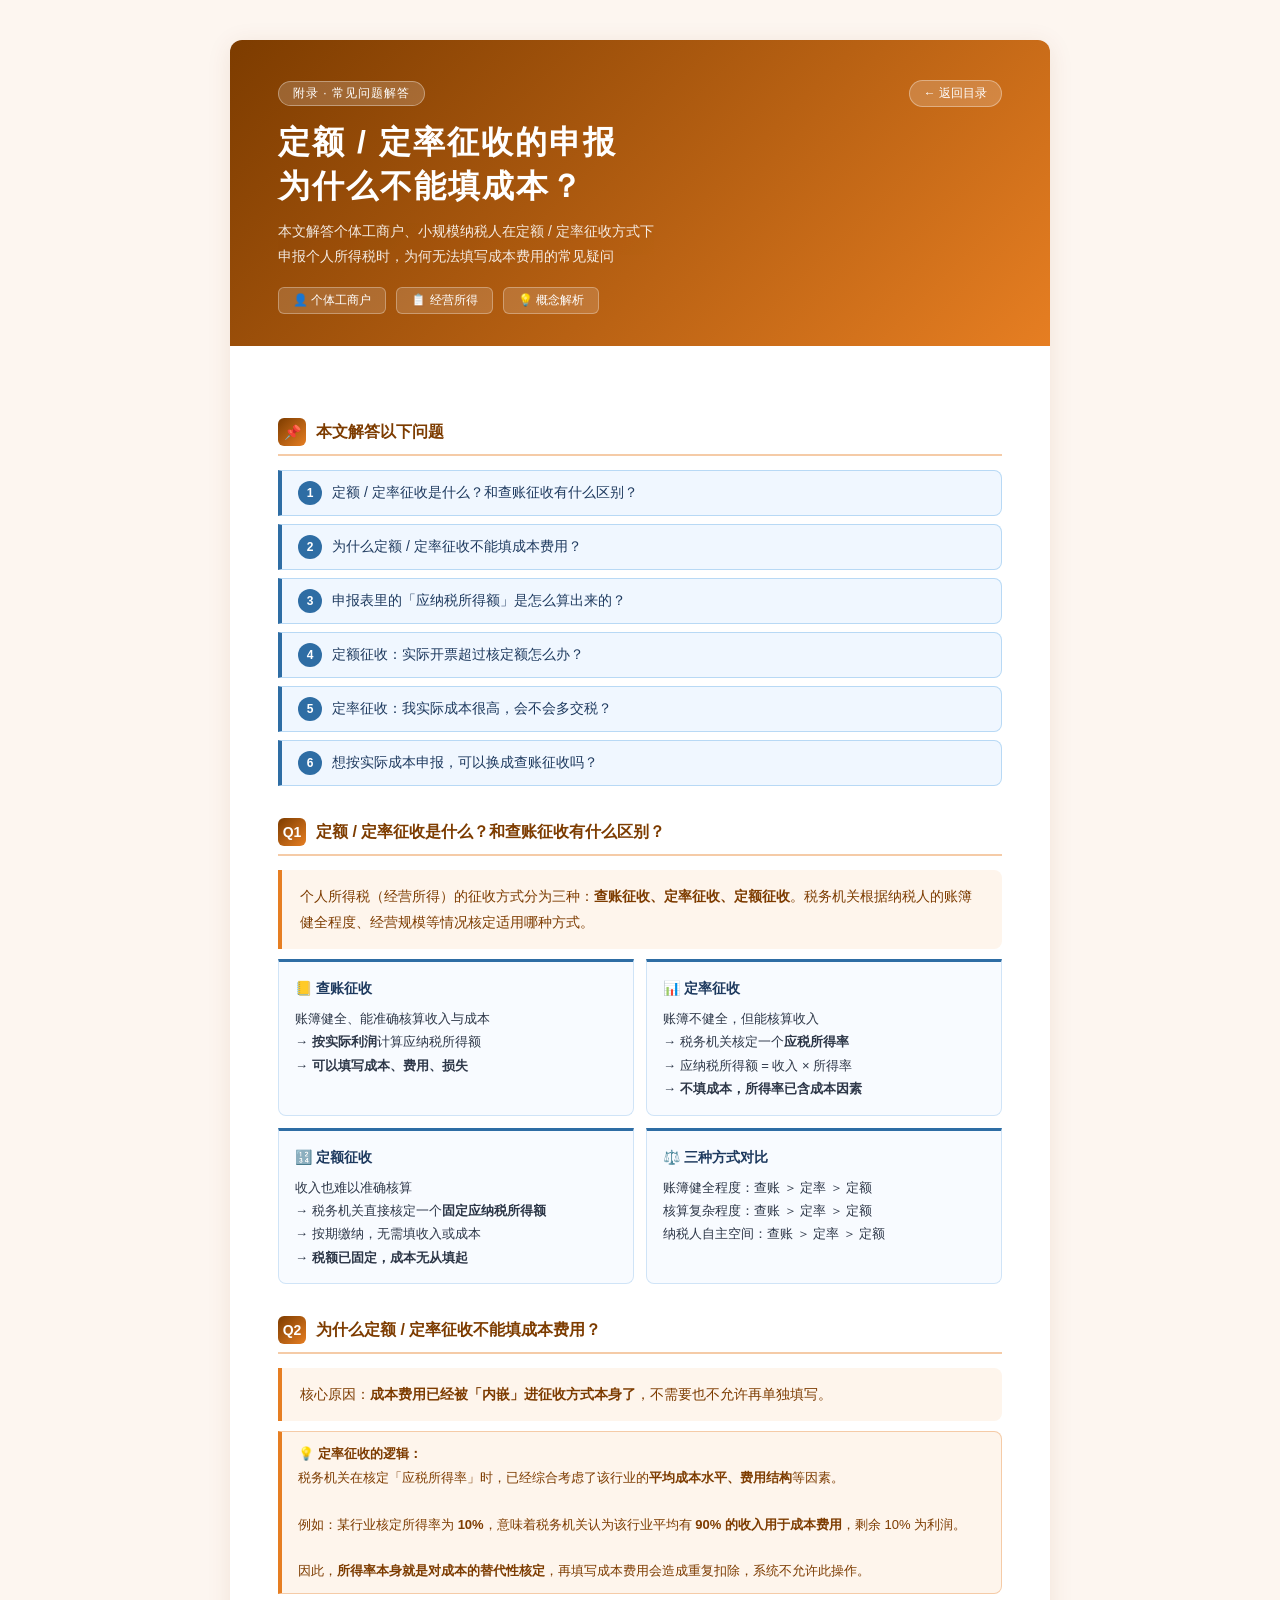
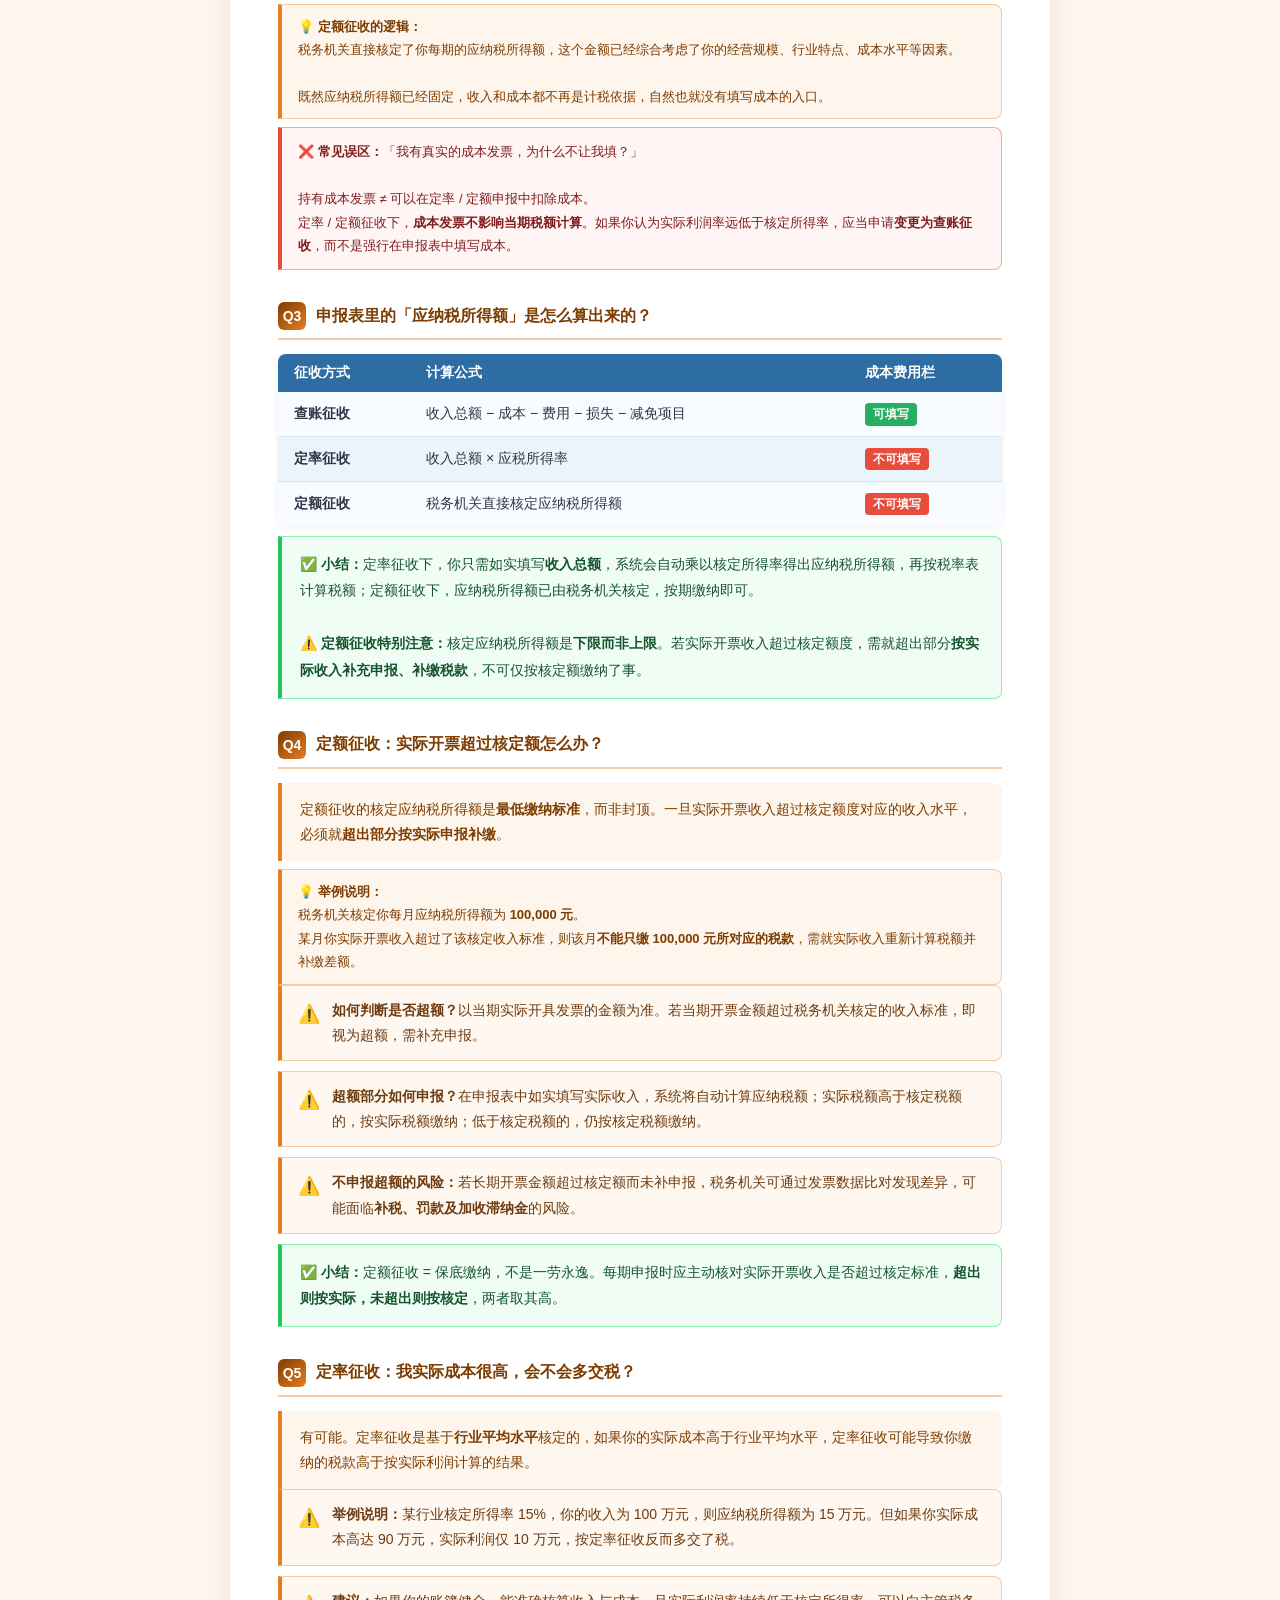
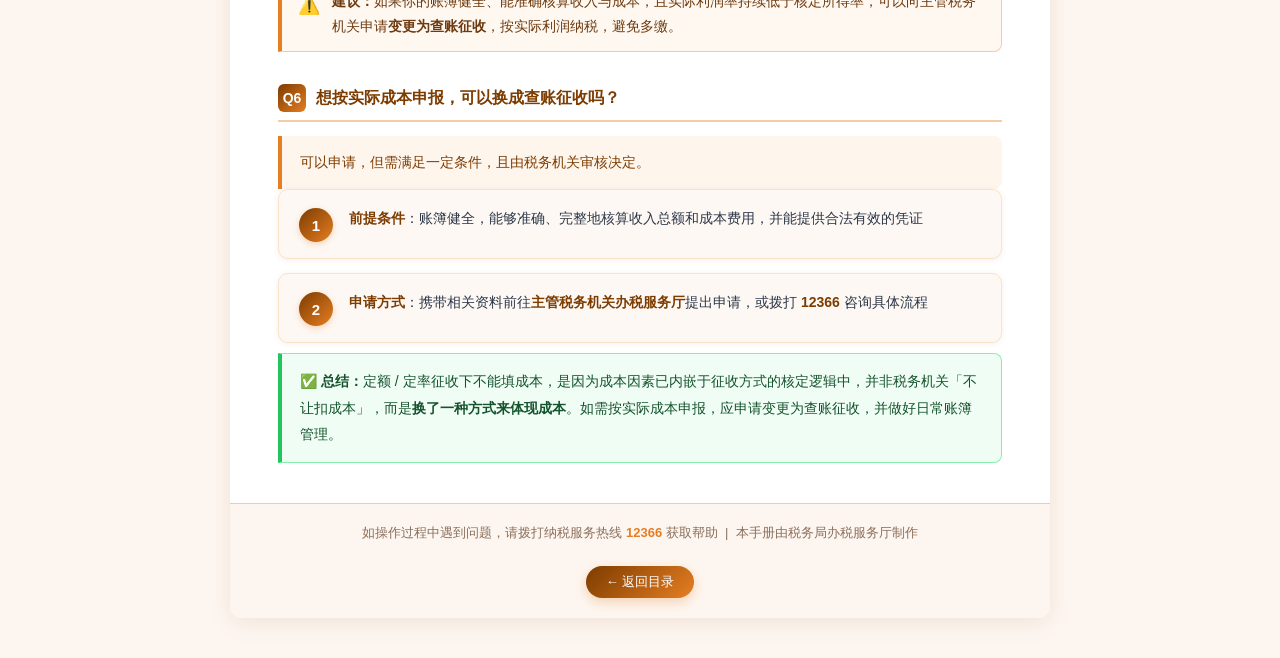
==== appendix/faq-fixed-rate.html @ 7106aeb9 "Add files via upload" ====
<!DOCTYPE html>
<html lang="zh-CN">
<head>
  <meta charset="UTF-8" />
  <meta name="viewport" content="width=device-width, initial-scale=1.0"/>
  <title>定额／定率征收的申报为什么不能填成本？· 常见问题</title>

  <link rel="stylesheet" href="../assets/style.css" />

  <style>
    /* ── 本页专属：问题锚点卡片 ── */
    .faq-anchor-list {
      display: flex; flex-direction: column; gap: 8px;
      margin-bottom: 4px;
    }
    .faq-anchor-item {
      display: flex; gap: 10px; align-items: center;
      background: #f0f7ff;
      border: 1px solid #b8d9f5;
      border-left: 4px solid #2e6da4;
      border-radius: 0 8px 8px 0;
      padding: 10px 16px;
      font-size: 14px; color: #1e3a5f;
      text-decoration: none;
      transition: background 0.15s;
    }
    .faq-anchor-item:hover { background: #dceefb; }
    .faq-anchor-num {
      background: #2e6da4; color: #fff;
      border-radius: 50%; width: 24px; height: 24px;
      font-size: 12px; font-weight: 700;
      display: flex; align-items: center; justify-content: center;
      flex-shrink: 0;
    }

    /* ── 本页专属：对比表格 ── */
    .compare-table {
      width: 100%;
      border-collapse: collapse;
      font-size: 14px;
      border-radius: 8px;
      overflow: hidden;
      box-shadow: 0 1px 6px rgba(0,0,0,0.07);
      margin-top: 10px;
    }
    .compare-table th {
      background: #2e6da4;
      color: #fff; padding: 10px 16px;
      text-align: left; font-weight: 600;
    }
    .compare-table td {
      padding: 10px 16px;
      border-bottom: 1px solid #d0e4f7;
      background: #f8fbff; color: #2d3748;
      line-height: 1.7;
    }
    .compare-table tr:last-child td { border-bottom: none; }
    .compare-table tr:nth-child(even) td { background: #eaf4fb; }
    .compare-table .tag-yes {
      display: inline-block;
      background: #27ae60; color: #fff;
      border-radius: 4px; padding: 1px 8px;
      font-size: 12px; font-weight: 700;
    }
    .compare-table .tag-no {
      display: inline-block;
      background: #e74c3c; color: #fff;
      border-radius: 4px; padding: 1px 8px;
      font-size: 12px; font-weight: 700;
    }

    /* ── 本页专属：核心概念卡片 ── */
    .concept-grid {
      display: grid;
      grid-template-columns: 1fr 1fr;
      gap: 12px;
      margin-top: 10px;
    }
    @media (max-width: 600px) {
      .concept-grid { grid-template-columns: 1fr; }
    }
    .concept-card {
      background: #f8fbff;
      border: 1px solid #d0e4f7;
      border-top: 3px solid #2e6da4;
      border-radius: 0 0 8px 8px;
      padding: 14px 16px;
      font-size: 13px; color: #2d3748; line-height: 1.8;
    }
    .concept-card .concept-title {
      font-size: 14px; font-weight: 700;
      color: #1e3a5f; margin-bottom: 6px;
    }

    /* ── 本页专属：结论高亮框 ── */
    .conclusion-box {
      background: #f0fdf4;
      border: 1px solid #86efac;
      border-left: 4px solid #22c55e;
      border-radius: 0 8px 8px 0;
      padding: 14px 18px;
      font-size: 14px; color: #14532d;
      line-height: 1.9; margin-top: 10px;
    }

    /* ── 本页专属：错误示范框 ── */
    .error-box {
      background: #fff5f5;
      border: 1px solid #fca5a5;
      border-left: 4px solid #e74c3c;
      border-radius: 0 8px 8px 0;
      padding: 12px 16px;
      font-size: 13px; color: #7f1d1d;
      line-height: 1.8; margin-top: 8px;
    }
  </style>
</head>
<body>
<div class="page">

  <!-- ══ 页头 ══ -->
  <div class="header">
    <div class="header-top">
      <div class="tag">附录 · 常见问题解答</div>
      <a href="../index.html" class="btn-back">← 返回目录</a>
    </div>
    <h1>定额 / 定率征收的申报<br>为什么不能填成本？</h1>
    <p>本文解答个体工商户、小规模纳税人在定额 / 定率征收方式下<br>
       申报个人所得税时，为何无法填写成本费用的常见疑问</p>
    <div class="badges">
      <span class="badge">👤 个体工商户</span>
      <span class="badge">📋 经营所得</span>
      <span class="badge">💡 概念解析</span>
    </div>
  </div>

  <!-- ══ 正文 ══ -->
  <div class="body">

    <!-- 快速导航 -->
    <div class="section-title">
      <div class="icon">📌</div>本文解答以下问题
    </div>
    <div class="faq-anchor-list">
      <a class="faq-anchor-item" href="#q1">
        <span class="faq-anchor-num">1</span>
        定额 / 定率征收是什么？和查账征收有什么区别？
      </a>
      <a class="faq-anchor-item" href="#q2">
        <span class="faq-anchor-num">2</span>
        为什么定额 / 定率征收不能填成本费用？
      </a>
      <a class="faq-anchor-item" href="#q3">
        <span class="faq-anchor-num">3</span>
        申报表里的「应纳税所得额」是怎么算出来的？
      </a>
      <a class="faq-anchor-item" href="#q4">
        <span class="faq-anchor-num">4</span>
        定额征收：实际开票超过核定额怎么办？
      </a>
      <a class="faq-anchor-item" href="#q5">
        <span class="faq-anchor-num">5</span>
        定率征收：我实际成本很高，会不会多交税？
      </a>
      <a class="faq-anchor-item" href="#q6">
        <span class="faq-anchor-num">6</span>
        想按实际成本申报，可以换成查账征收吗？
      </a>
    </div>

    <!-- Q1 -->
    <div class="section-title" id="q1">
      <div class="icon">Q1</div>定额 / 定率征收是什么？和查账征收有什么区别？
    </div>

    <div class="info-box">
      个人所得税（经营所得）的征收方式分为三种：<strong>查账征收、定率征收、定额征收</strong>。税务机关根据纳税人的账簿健全程度、经营规模等情况核定适用哪种方式。
    </div>

    <div class="concept-grid">
      <div class="concept-card">
        <div class="concept-title">📒 查账征收</div>
        账簿健全、能准确核算收入与成本<br>
        → <strong>按实际利润</strong>计算应纳税所得额<br>
        → <strong>可以填写成本、费用、损失</strong>
      </div>
      <div class="concept-card">
        <div class="concept-title">📊 定率征收</div>
        账簿不健全，但能核算收入<br>
        → 税务机关核定一个<strong>应税所得率</strong><br>
        → 应纳税所得额 = 收入 × 所得率<br>
        → <strong>不填成本，所得率已含成本因素</strong>
      </div>
      <div class="concept-card">
        <div class="concept-title">🔢 定额征收</div>
        收入也难以准确核算<br>
        → 税务机关直接核定一个<strong>固定应纳税所得额</strong><br>
        → 按期缴纳，无需填收入或成本<br>
        → <strong>税额已固定，成本无从填起</strong>
      </div>
      <div class="concept-card">
        <div class="concept-title">⚖️ 三种方式对比</div>
        账簿健全程度：查账 ＞ 定率 ＞ 定额<br>
        核算复杂程度：查账 ＞ 定率 ＞ 定额<br>
        纳税人自主空间：查账 ＞ 定率 ＞ 定额
      </div>
    </div>

    <!-- Q2 -->
    <div class="section-title" id="q2">
      <div class="icon">Q2</div>为什么定额 / 定率征收不能填成本费用？
    </div>

    <div class="info-box">
      核心原因：<strong>成本费用已经被「内嵌」进征收方式本身了</strong>，不需要也不允许再单独填写。
    </div>

    <div class="tip-box" style="margin-top:10px;">
      💡 <strong>定率征收的逻辑：</strong><br>
      税务机关在核定「应税所得率」时，已经综合考虑了该行业的<strong>平均成本水平、费用结构</strong>等因素。<br><br>
      例如：某行业核定所得率为 <strong>10%</strong>，意味着税务机关认为该行业平均有 <strong>90% 的收入用于成本费用</strong>，剩余 10% 为利润。<br><br>
      因此，<strong>所得率本身就是对成本的替代性核定</strong>，再填写成本费用会造成重复扣除，系统不允许此操作。
    </div>

    <div class="tip-box" style="margin-top:10px;">
      💡 <strong>定额征收的逻辑：</strong><br>
      税务机关直接核定了你每期的应纳税所得额，这个金额已经综合考虑了你的经营规模、行业特点、成本水平等因素。<br><br>
      既然应纳税所得额已经固定，收入和成本都不再是计税依据，自然也就没有填写成本的入口。
    </div>

    <div class="error-box">
      ❌ <strong>常见误区：</strong>「我有真实的成本发票，为什么不让我填？」<br><br>
      持有成本发票 ≠ 可以在定率 / 定额申报中扣除成本。<br>
      定率 / 定额征收下，<strong>成本发票不影响当期税额计算</strong>。如果你认为实际利润率远低于核定所得率，应当申请<strong>变更为查账征收</strong>，而不是强行在申报表中填写成本。
    </div>

    <!-- Q3 -->
    <div class="section-title" id="q3">
      <div class="icon">Q3</div>申报表里的「应纳税所得额」是怎么算出来的？
    </div>

    <table class="compare-table">
      <thead>
        <tr>
          <th>征收方式</th>
          <th>计算公式</th>
          <th>成本费用栏</th>
        </tr>
      </thead>
      <tbody>
        <tr>
          <td><strong>查账征收</strong></td>
          <td>收入总额 − 成本 − 费用 − 损失 − 减免项目</td>
          <td><span class="tag-yes">可填写</span></td>
        </tr>
        <tr>
          <td><strong>定率征收</strong></td>
          <td>收入总额 × 应税所得率</td>
          <td><span class="tag-no">不可填写</span></td>
        </tr>
        <tr>
          <td><strong>定额征收</strong></td>
          <td>税务机关直接核定应纳税所得额</td>
          <td><span class="tag-no">不可填写</span></td>
        </tr>
      </tbody>
    </table>

    <div class="conclusion-box">
      ✅ <strong>小结：</strong>定率征收下，你只需如实填写<strong>收入总额</strong>，系统会自动乘以核定所得率得出应纳税所得额，再按税率表计算税额；定额征收下，应纳税所得额已由税务机关核定，按期缴纳即可。<br><br>
      ⚠️ <strong>定额征收特别注意：</strong>核定应纳税所得额是<strong>下限而非上限</strong>。若实际开票收入超过核定额度，需就超出部分<strong>按实际收入补充申报、补缴税款</strong>，不可仅按核定额缴纳了事。
    </div>

    <!-- Q4 -->
    <div class="section-title" id="q4">
      <div class="icon">Q4</div>定额征收：实际开票超过核定额怎么办？
    </div>

    <div class="info-box">
      定额征收的核定应纳税所得额是<strong>最低缴纳标准</strong>，而非封顶。一旦实际开票收入超过核定额度对应的收入水平，必须就<strong>超出部分按实际申报补缴</strong>。
    </div>

    <div class="tip-box">
      💡 <strong>举例说明：</strong><br>
      税务机关核定你每月应纳税所得额为 <strong>100,000 元</strong>。<br>
      某月你实际开票收入超过了该核定收入标准，则该月<strong>不能只缴 100,000 元所对应的税款</strong>，需就实际收入重新计算税额并补缴差额。
    </div>

    <div class="warn-list">
      <div class="warn-item">
        <span class="warn-icon">⚠️</span>
        <span><strong>如何判断是否超额？</strong>以当期实际开具发票的金额为准。若当期开票金额超过税务机关核定的收入标准，即视为超额，需补充申报。</span>
      </div>
      <div class="warn-item">
        <span class="warn-icon">⚠️</span>
        <span><strong>超额部分如何申报？</strong>在申报表中如实填写实际收入，系统将自动计算应纳税额；实际税额高于核定税额的，按实际税额缴纳；低于核定税额的，仍按核定税额缴纳。</span>
      </div>
      <div class="warn-item">
        <span class="warn-icon">⚠️</span>
        <span><strong>不申报超额的风险：</strong>若长期开票金额超过核定额而未补申报，税务机关可通过发票数据比对发现差异，可能面临<strong>补税、罚款及加收滞纳金</strong>的风险。</span>
      </div>
    </div>

    <div class="conclusion-box">
      ✅ <strong>小结：</strong>定额征收 = 保底缴纳，不是一劳永逸。每期申报时应主动核对实际开票收入是否超过核定标准，<strong>超出则按实际，未超出则按核定</strong>，两者取其高。
    </div>

    <!-- Q5 -->
    <div class="section-title" id="q5">
      <div class="icon">Q5</div>定率征收：我实际成本很高，会不会多交税？
    </div>

    <div class="info-box">
      有可能。定率征收是基于<strong>行业平均水平</strong>核定的，如果你的实际成本高于行业平均水平，定率征收可能导致你缴纳的税款高于按实际利润计算的结果。
    </div>

    <div class="warn-list">
      <div class="warn-item">
        <span class="warn-icon">⚠️</span>
        <span><strong>举例说明：</strong>某行业核定所得率 15%，你的收入为 100 万元，则应纳税所得额为 15 万元。但如果你实际成本高达 90 万元，实际利润仅 10 万元，按定率征收反而多交了税。</span>
      </div>
      <div class="warn-item">
        <span class="warn-icon">⚠️</span>
        <span><strong>建议：</strong>如果你的账簿健全、能准确核算收入与成本，且实际利润率持续低于核定所得率，可以向主管税务机关申请<strong>变更为查账征收</strong>，按实际利润纳税，避免多缴。</span>
      </div>
    </div>

    <!-- Q6 -->
    <div class="section-title" id="q6">
      <div class="icon">Q6</div>想按实际成本申报，可以换成查账征收吗？
    </div>

    <div class="info-box">
      可以申请，但需满足一定条件，且由税务机关审核决定。
    </div>

    <div class="steps">
      <div class="step-card">
        <div class="step-num">1</div>
        <div class="step-content">
          <div class="step-text"><strong>前提条件</strong>：账簿健全，能够准确、完整地核算收入总额和成本费用，并能提供合法有效的凭证</div>
        </div>
      </div>
      <div class="step-card">
        <div class="step-num">2</div>
        <div class="step-content">
          <div class="step-text"><strong>申请方式</strong>：携带相关资料前往<strong>主管税务机关办税服务厅</strong>提出申请，或拨打 <strong>12366</strong> 咨询具体流程</div>
        </div>
      </div>
    </div>

    <div class="conclusion-box">
      ✅ <strong>总结：</strong>定额 / 定率征收下不能填成本，是因为成本因素已内嵌于征收方式的核定逻辑中，并非税务机关「不让扣成本」，而是<strong>换了一种方式来体现成本</strong>。如需按实际成本申报，应申请变更为查账征收，并做好日常账簿管理。
    </div>

  </div><!-- /body -->

  <!-- ══ 页脚 ══ -->
  <div class="footer">
    如操作过程中遇到问题，请拨打纳税服务热线 <strong>12366</strong> 获取帮助 &nbsp;|&nbsp; 本手册由税务局办税服务厅制作
    <div style="margin-top:12px;">
      <a href="../index.html" class="btn-footer-back">← 返回目录</a>
    </div>
  </div>

</div>
</body>
</html>
---- assets/style.css ----
/* ============================================
   自然人 / 个体户操作手册 · 统一样式表
   适用于所有章节 HTML 页面
   主题色：暖橙系 #7d3c00 / #e67e22
   ============================================ */

/* ---------- CSS 变量 ---------- */
:root {
  --primary-dark:   #7d3c00;
  --primary-light:  #e67e22;
  --gradient:       linear-gradient(135deg, #7d3c00 0%, #e67e22 100%);
  --bg-body:        #fdf6f0;
  --bg-page:        #ffffff;
  --bg-info:        #fef5ec;
  --bg-step:        #fdf8f4;
  --bg-path:        #fef9f5;
  --border:         #f5cba7;
  --border-light:   #fae3c8;
  --text-main:      #2d3748;
  --text-title:     #7d3c00;
  --text-secondary: #8b6f5c;
  --text-muted:     #a08060;
  --shadow-sm:      0 1px 6px rgba(125, 60, 0, 0.08);
  --shadow-md:      0 4px 24px rgba(125, 60, 0, 0.10);
}

/* ---------- 基础重置 ---------- */
* { box-sizing: border-box; margin: 0; padding: 0; }

body {
  font-family: "微软雅黑", "Microsoft YaHei", "PingFang SC", sans-serif;
  background: var(--bg-body);
  color: var(--text-main);
  padding: 40px 20px;
  overflow-x: hidden;
}

/* ---------- 页面容器 ---------- */
.page {
  max-width: 820px;
  margin: 0 auto;
  background: var(--bg-page);
  border-radius: 12px;
  box-shadow: var(--shadow-md);
  overflow: hidden;
}

/* ---------- 页头 ---------- */
.header {
  background: var(--gradient);
  padding: 40px 48px 32px;
  color: #fff;
}

.header-top {
  display: flex;
  justify-content: space-between;
  align-items: center;
  margin-bottom: 14px;
}

.header .tag {
  display: inline-block;
  background: rgba(255, 255, 255, 0.18);
  border: 1px solid rgba(255, 255, 255, 0.35);
  border-radius: 20px;
  font-size: 12px;
  padding: 3px 14px;
  letter-spacing: 1px;
}

.header h1 {
  font-size: 32px;
  font-weight: 700;
  letter-spacing: 2px;
  margin-bottom: 10px;
}

.header p {
  font-size: 14px;
  opacity: 0.88;
  line-height: 1.8;
}

.header .badges {
  margin-top: 18px;
  display: flex;
  gap: 10px;
  flex-wrap: wrap;
}

.badge {
  background: rgba(255, 255, 255, 0.15);
  border: 1px solid rgba(255, 255, 255, 0.30);
  border-radius: 6px;
  padding: 4px 14px;
  font-size: 12px;
  color: #fff;
}

/* 返回目录按钮 */
.btn-back {
  display: inline-flex;
  align-items: center;
  gap: 6px;
  background: rgba(255, 255, 255, 0.18);
  border: 1px solid rgba(255, 255, 255, 0.35);
  color: #fff;
  text-decoration: none;
  font-size: 12px;
  padding: 4px 14px;
  border-radius: 20px;
  white-space: nowrap;
  transition: background 0.2s;
}
.btn-back:hover { background: rgba(255, 255, 255, 0.30); }

/* ---------- 正文区域 ---------- */
.body { padding: 40px 48px; }

/* ---------- 章节标题 ---------- */
.section-title {
  display: flex;
  align-items: center;
  gap: 10px;
  font-size: 16px;
  font-weight: 700;
  color: var(--text-title);
  margin: 32px 0 14px;
  padding-bottom: 8px;
  border-bottom: 2px solid var(--border);
}

.section-title .icon {
  width: 28px;
  height: 28px;
  background: var(--gradient);
  border-radius: 6px;
  display: flex;
  align-items: center;
  justify-content: center;
  color: #fff;
  font-size: 14px;
  flex-shrink: 0;
}

/* ---------- 信息框 ---------- */
.info-box {
  background: var(--bg-info);
  border-left: 4px solid var(--primary-light);
  border-radius: 0 8px 8px 0;
  padding: 14px 18px;
  font-size: 14px;
  color: var(--text-title);
  line-height: 1.8;
}

/* ---------- 路径导航框 ---------- */
.path-box {
  background: var(--bg-path);
  border: 1px solid var(--border);
  border-radius: 8px;
  padding: 14px 20px;
  font-size: 14px;
  color: var(--text-title);
  font-weight: 600;
  display: flex;
  align-items: center;
  flex-wrap: wrap;
  gap: 6px;
  line-height: 2;
  margin-bottom: 8px;
}

.path-box .path-label {
  color: var(--text-title);
  font-size: 12px;
  flex-shrink: 0;
}

.path-box .arrow {
  color: var(--primary-light);
  font-size: 16px;
}

.path-box .node {
  background: var(--gradient);
  color: #fff;
  border-radius: 5px;
  padding: 2px 10px;
  font-size: 13px;
}

/* ---------- 表格：申报周期 ---------- */
.period-table {
  width: 100%;
  border-collapse: collapse;
  font-size: 14px;
  border-radius: 8px;
  overflow: hidden;
  box-shadow: var(--shadow-sm);
}

.period-table th {
  background: var(--gradient);
  color: #fff;
  padding: 10px 16px;
  text-align: left;
  font-weight: 600;
}

.period-table td {
  padding: 10px 16px;
  border-bottom: 1px solid var(--border-light);
  color: var(--text-main);
  background: #fdf8f4;
}

.period-table tr:last-child td { border-bottom: none; }
.period-table tr:nth-child(even) td { background: var(--bg-info); }

.highlight { color: var(--primary-light); font-weight: 700; }

/* ---------- 公式框 ---------- */
.formula-box {
  background: var(--bg-path);
  border: 1.5px solid var(--border);
  border-left: 4px solid var(--primary-light);
  border-radius: 0 8px 8px 0;
  padding: 14px 20px;
  font-size: 14px;
  color: var(--text-title);
  line-height: 2;
  margin-bottom: 10px;
}

.formula-box .formula-title {
  font-weight: 700;
  margin-bottom: 6px;
  color: var(--text-title);
}

.formula-box .formula-content {
  background: #fff;
  border: 1px solid var(--border);
  border-radius: 6px;
  padding: 10px 14px;
  font-size: 13px;
  color: var(--text-main);
  line-height: 1.9;
}

/* ---------- 表格：分档减缴 ---------- */
.tier-table {
  width: 100%;
  border-collapse: collapse;
  font-size: 14px;
  border-radius: 8px;
  overflow: hidden;
  box-shadow: var(--shadow-sm);
  margin-top: 10px;
}

.tier-table th {
  background: var(--gradient);
  color: #fff;
  padding: 10px 16px;
  text-align: left;
  font-weight: 600;
}

.tier-table td {
  padding: 10px 16px;
  border-bottom: 1px solid var(--border-light);
  background: #fdf8f4;
  color: var(--text-main);
  line-height: 1.8;
}

.tier-table tr:last-child td { border-bottom: none; }
.tier-table tr:nth-child(even) td { background: var(--bg-info); }

/* ---------- 步骤卡片 ---------- */
.steps { display: flex; flex-direction: column; gap: 14px; }

.step-card {
  display: flex;
  gap: 16px;
  background: var(--bg-step);
  border: 1px solid var(--border-light);
  border-radius: 10px;
  padding: 16px 20px;
  box-shadow: var(--shadow-sm);
  transition: box-shadow 0.2s;
}

.step-card:hover {
  box-shadow: 0 4px 16px rgba(230, 126, 34, 0.12);
}

.step-num {
  width: 34px;
  height: 34px;
  background: var(--gradient);
  border-radius: 50%;
  color: #fff;
  font-size: 15px;
  font-weight: 700;
  display: flex;
  align-items: center;
  justify-content: center;
  flex-shrink: 0;
  margin-top: 2px;
  box-shadow: 0 2px 6px rgba(230, 126, 34, 0.30);
}

.step-content { flex: 1; min-width: 0; }

.step-text {
  font-size: 14px;
  color: var(--text-main);
  line-height: 1.8;
  margin-bottom: 8px;
}

.step-text strong { color: var(--text-title); }

/* ---------- 截图占位框 ---------- */
.step-screenshot {
  background: #fef0e0;
  border: 1.5px dashed #e6a96a;
  border-radius: 6px;
  padding: 10px 14px;
  font-size: 12px;
  color: var(--text-secondary);
  font-style: italic;
  margin-bottom: 8px;
}

.step-screenshot img {
  width: 100%;
  border-radius: 6px;
  display: block;
}

/* ---------- 步骤截图图片 ---------- */
.step-img {
  display: block;
  width: 100%;
  max-width: 100%;
  height: auto;
  border: 1px solid var(--border);
  border-radius: 8px;
  margin-top: 10px;
  margin-bottom: 4px;
  box-shadow: 0 2px 8px rgba(125, 60, 0, 0.08);
}

/* ---------- 子步骤块 ---------- */
.sub-step {
  background: var(--bg-info);
  border: 1px solid var(--border);
  border-radius: 8px;
  padding: 12px 16px;
  margin: 8px 0;
  font-size: 14px;
  color: var(--text-main);
  line-height: 1.8;
}

.sub-step-title {
  font-weight: 700;
  color: var(--text-title);
  margin-bottom: 6px;
}

/* ---------- 提示框 ---------- */
.tip-box {
  background: var(--bg-info);
  border: 1px solid var(--border);
  border-left: 4px solid var(--primary-light);
  border-radius: 0 8px 8px 0;
  padding: 10px 16px;
  font-size: 13px;
  color: var(--text-title);
  margin-top: 8px;
  line-height: 1.8;
}

/* ---------- 承诺确认框 ---------- */
.promise-row {
  display: flex;
  flex-wrap: wrap;
  gap: 10px;
  margin: 10px 0 6px;
}

.promise-char {
  width: 44px;
  height: 44px;
  background: var(--gradient);
  border-radius: 8px;
  color: #fff;
  font-size: 20px;
  font-weight: 700;
  display: flex;
  align-items: center;
  justify-content: center;
  box-shadow: 0 2px 6px rgba(230, 126, 34, 0.30);
}

.promise-arrow {
  display: flex;
  align-items: center;
  color: var(--primary-light);
  font-size: 18px;
  font-weight: 700;
}

/* ---------- 警告列表 ---------- */
.warn-list { display: flex; flex-direction: column; gap: 10px; }

.warn-item {
  display: flex;
  gap: 12px;
  background: #fff8f0;
  border: 1px solid #f5cba7;
  border-left: 4px solid #e67e22;
  border-radius: 0 8px 8px 0;
  padding: 12px 16px;
  font-size: 14px;
  color: #6e3a0f;
  line-height: 1.8;
}

.warn-icon { font-size: 18px; flex-shrink: 0; }

/* ---------- FAQ ---------- */
.faq-list { display: flex; flex-direction: column; gap: 14px; }

.faq-item {
  border: 1px solid var(--border);
  border-radius: 10px;
  overflow: hidden;
  box-shadow: var(--shadow-sm);
}

.faq-q {
  background: var(--bg-info);
  padding: 12px 18px;
  font-size: 14px;
  font-weight: 700;
  color: var(--text-title);
  display: flex;
  gap: 10px;
  align-items: flex-start;
}

.q-tag {
  background: var(--gradient);
  color: #fff;
  border-radius: 4px;
  padding: 1px 8px;
  font-size: 12px;
  flex-shrink: 0;
  margin-top: 1px;
}

.faq-a {
  background: #fff;
  padding: 12px 18px;
  font-size: 14px;
  color: #4a5568;
  line-height: 1.9;
  display: flex;
  gap: 10px;
  align-items: flex-start;
}

.faq-a span:last-child { flex: 1; line-height: 1.9; }

.a-tag {
  background: var(--primary-light);
  color: #fff;
  border-radius: 4px;
  padding: 1px 8px;
  font-size: 12px;
  flex-shrink: 0;
  margin-top: 1px;
}

/* ---------- 页脚 ---------- */
.footer {
  background: var(--bg-body);
  border-top: 1px solid var(--border);
  padding: 20px 48px;
  text-align: center;
  font-size: 13px;
  color: var(--text-secondary);
}

.footer strong { color: var(--primary-light); }

.btn-footer-back {
  display: inline-flex;
  align-items: center;
  gap: 6px;
  background: var(--gradient);
  color: #fff;
  text-decoration: none;
  font-size: 13px;
  padding: 7px 20px;
  border-radius: 20px;
  margin-top: 12px;
  box-shadow: 0 4px 12px rgba(230, 126, 34, 0.30);
  transition: opacity 0.2s, transform 0.2s;
}
.btn-footer-back:hover {
  opacity: 0.9;
  transform: translateY(-1px);
}

/* ---------- 打印优化 ---------- */
@media print {
  * {
    -webkit-print-color-adjust: exact !important;
    print-color-adjust: exact !important;
    color-adjust: exact !important;
  }
  body { background: #fff !important; padding: 0 !important; }
  .page {
    box-shadow: none !important;
    border-radius: 0 !important;
    max-width: 100% !important;
  }
}
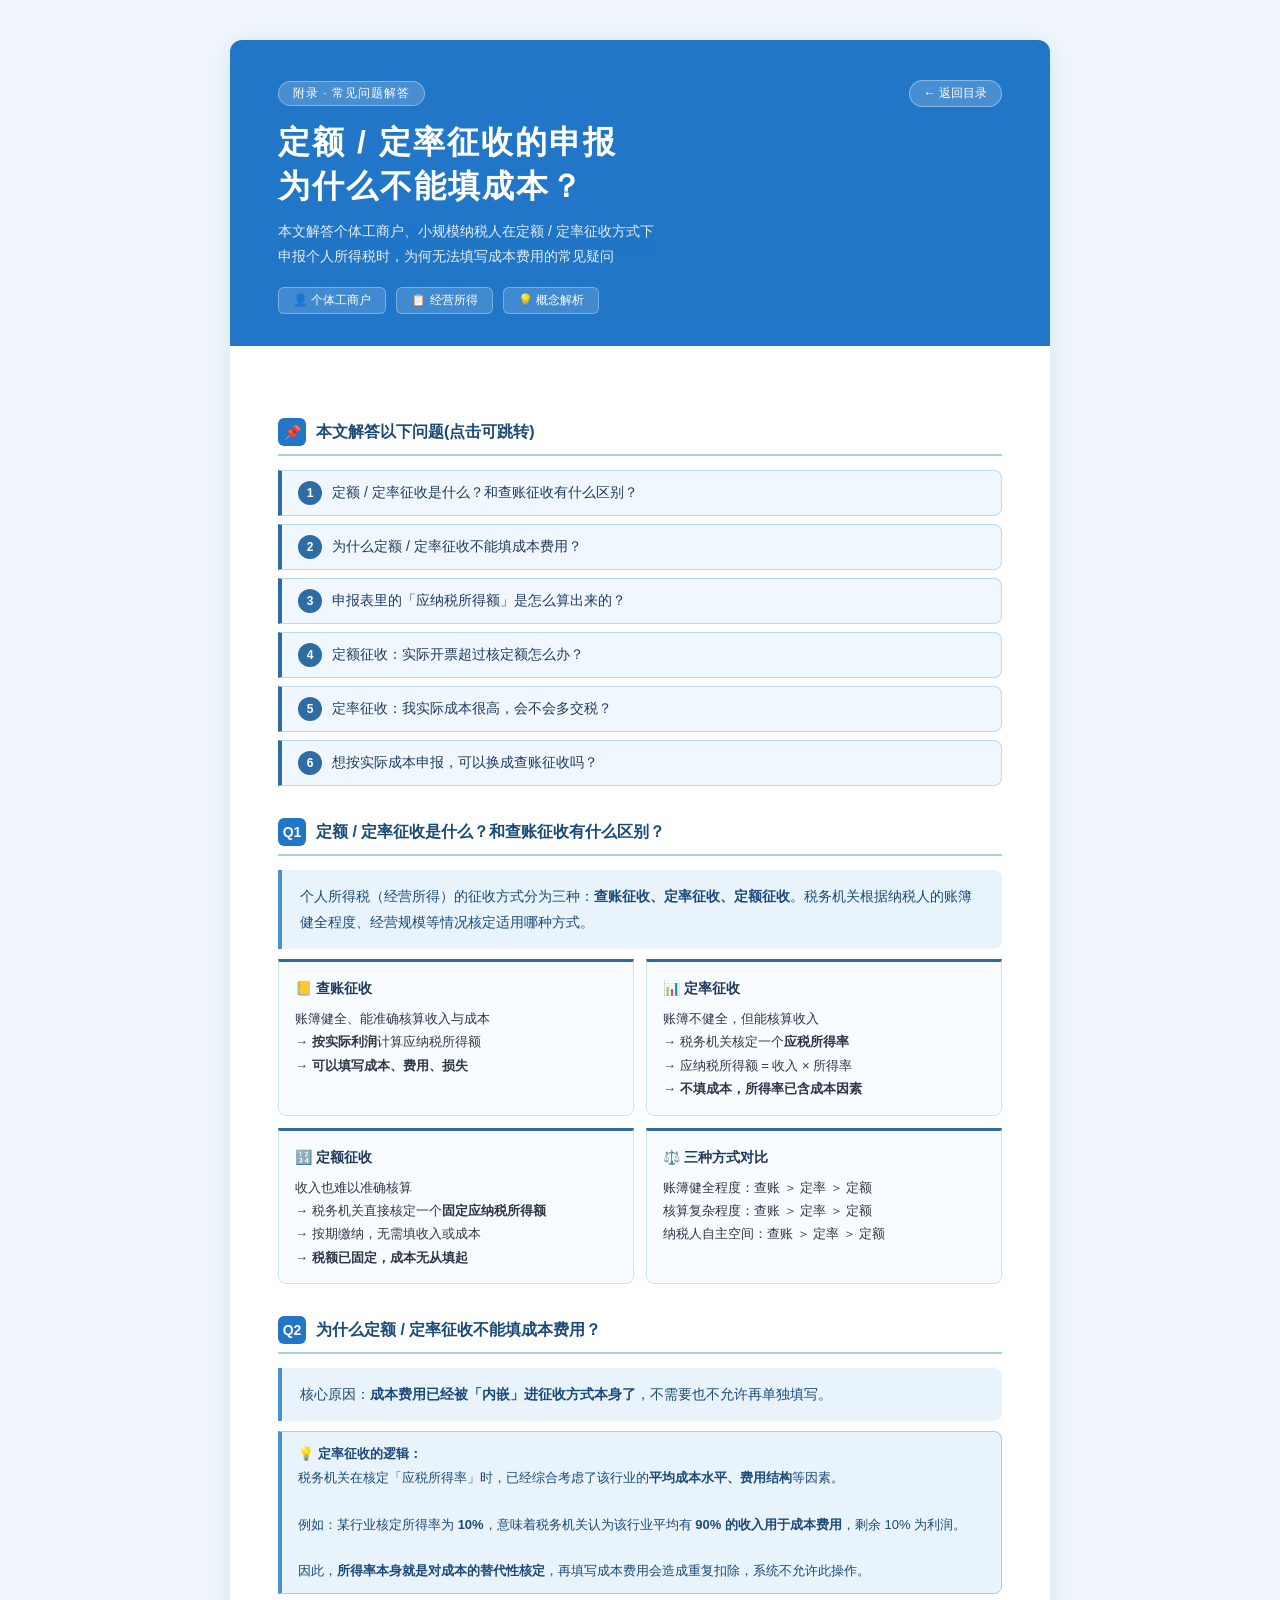
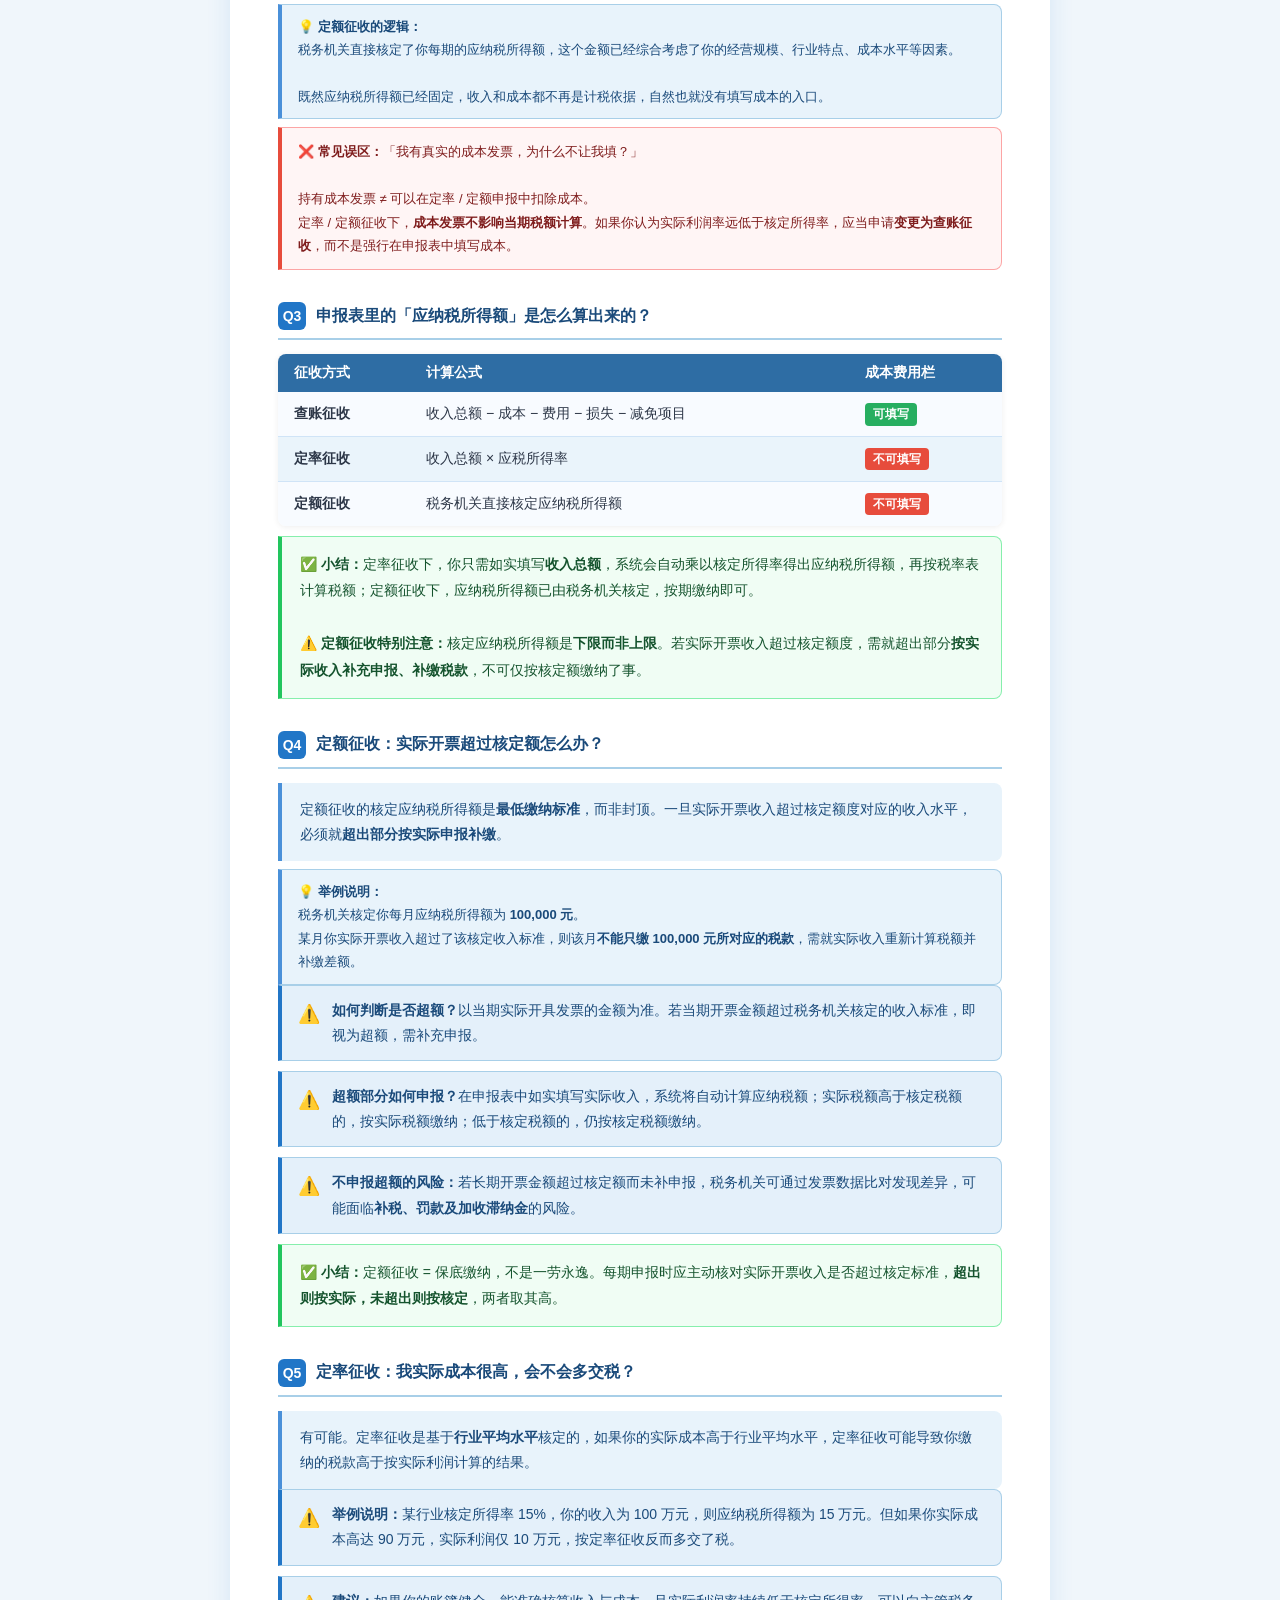
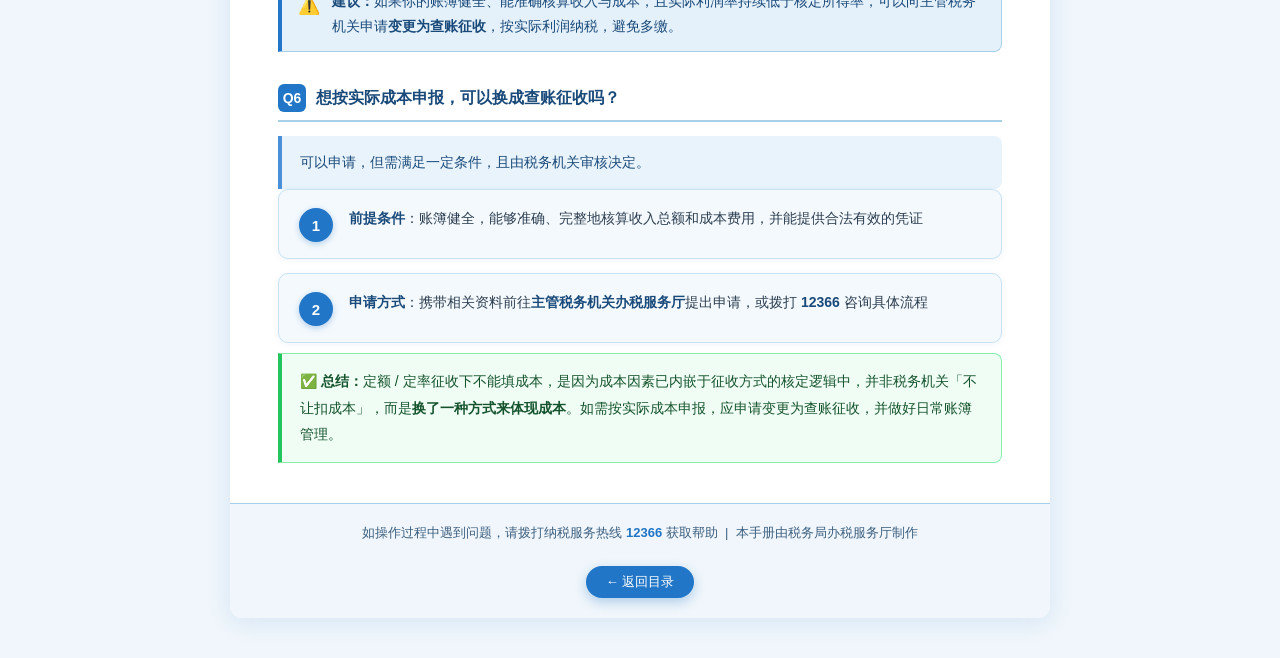
==== commit 9afcced1: "Add files via upload" ====
--- a/appendix/faq-fixed-rate.html
+++ b/appendix/faq-fixed-rate.html
@@ -139,7 +139,7 @@
 
     <!-- 快速导航 -->
     <div class="section-title">
-      <div class="icon">📌</div>本文解答以下问题
+      <div class="icon">📌</div>本文解答以下问题(点击可跳转)
     </div>
     <div class="faq-anchor-list">
       <a class="faq-anchor-item" href="#q1">
--- a/assets/style.css
+++ b/assets/style.css
@@ -1,27 +1,27 @@
 /* ============================================
    自然人 / 个体户操作手册 · 统一样式表
-   适用于所有章节 HTML 页面
-   主题色：暖橙系 #7d3c00 / #e67e22
+   主题色：天蓝系（自然和谐版）
+   主色：#2176c7 / #4a90d9
    ============================================ */
 
 /* ---------- CSS 变量 ---------- */
 :root {
-  --primary-dark:   #7d3c00;
-  --primary-light:  #e67e22;
-  --gradient:       linear-gradient(135deg, #7d3c00 0%, #e67e22 100%);
-  --bg-body:        #fdf6f0;
+  --primary-dark:   #2176c7;
+  --primary-light:  #4a90d9;
+  --gradient:       linear-gradient(135deg, #4a90d9 0%, #2176c7 100%);
+  --bg-body:        #f0f6fb;
   --bg-page:        #ffffff;
-  --bg-info:        #fef5ec;
-  --bg-step:        #fdf8f4;
-  --bg-path:        #fef9f5;
-  --border:         #f5cba7;
-  --border-light:   #fae3c8;
-  --text-main:      #2d3748;
-  --text-title:     #7d3c00;
-  --text-secondary: #8b6f5c;
-  --text-muted:     #a08060;
-  --shadow-sm:      0 1px 6px rgba(125, 60, 0, 0.08);
-  --shadow-md:      0 4px 24px rgba(125, 60, 0, 0.10);
+  --bg-info:        #e8f3fb;
+  --bg-step:        #f4f9fd;
+  --bg-path:        #edf5fb;
+  --border:         #a8cfe8;
+  --border-light:   #c8e2f2;
+  --text-main:      #2c3e50;
+  --text-title:     #1a4a7a;
+  --text-secondary: #3d6080;
+  --text-muted:     #7aaac8;
+  --shadow-sm:      0 1px 6px rgba(33, 118, 199, 0.08);
+  --shadow-md:      0 4px 24px rgba(33, 118, 199, 0.13);
 }
 
 /* ---------- 基础重置 ---------- */
@@ -47,7 +47,7 @@
 
 /* ---------- 页头 ---------- */
 .header {
-  background: var(--gradient);
+  background: var(--primary-dark);
   padding: 40px 48px 32px;
   color: #fff;
 }
@@ -131,10 +131,11 @@
   border-bottom: 2px solid var(--border);
 }
 
+/* ✅ 关键修复：图标色块统一为天蓝渐变，消除橙色残留 */
 .section-title .icon {
   width: 28px;
   height: 28px;
-  background: var(--gradient);
+  background: var(--primary-dark);
   border-radius: 6px;
   display: flex;
   align-items: center;
@@ -184,7 +185,7 @@
 }
 
 .path-box .node {
-  background: var(--gradient);
+  background: var(--primary-dark);
   color: #fff;
   border-radius: 5px;
   padding: 2px 10px;
@@ -202,7 +203,7 @@
 }
 
 .period-table th {
-  background: var(--gradient);
+  background: var(--primary-dark);
   color: #fff;
   padding: 10px 16px;
   text-align: left;
@@ -213,13 +214,13 @@
   padding: 10px 16px;
   border-bottom: 1px solid var(--border-light);
   color: var(--text-main);
-  background: #fdf8f4;
+  background: #f4f9fd;
 }
 
 .period-table tr:last-child td { border-bottom: none; }
 .period-table tr:nth-child(even) td { background: var(--bg-info); }
 
-.highlight { color: var(--primary-light); font-weight: 700; }
+.highlight { color: var(--primary-dark); font-weight: 700; }
 
 /* ---------- 公式框 ---------- */
 .formula-box {
@@ -262,7 +263,7 @@
 }
 
 .tier-table th {
-  background: var(--gradient);
+  background: var(--primary-dark);
   color: #fff;
   padding: 10px 16px;
   text-align: left;
@@ -272,7 +273,7 @@
 .tier-table td {
   padding: 10px 16px;
   border-bottom: 1px solid var(--border-light);
-  background: #fdf8f4;
+  background: #f4f9fd;
   color: var(--text-main);
   line-height: 1.8;
 }
@@ -295,13 +296,13 @@
 }
 
 .step-card:hover {
-  box-shadow: 0 4px 16px rgba(230, 126, 34, 0.12);
+  box-shadow: 0 4px 16px rgba(33, 118, 199, 0.16);
 }
 
 .step-num {
   width: 34px;
   height: 34px;
-  background: var(--gradient);
+  background: var(--primary-dark);
   border-radius: 50%;
   color: #fff;
   font-size: 15px;
@@ -311,7 +312,7 @@
   justify-content: center;
   flex-shrink: 0;
   margin-top: 2px;
-  box-shadow: 0 2px 6px rgba(230, 126, 34, 0.30);
+  box-shadow: 0 2px 6px rgba(33, 118, 199, 0.32);
 }
 
 .step-content { flex: 1; min-width: 0; }
@@ -327,8 +328,8 @@
 
 /* ---------- 截图占位框 ---------- */
 .step-screenshot {
-  background: #fef0e0;
-  border: 1.5px dashed #e6a96a;
+  background: #e8f3fb;
+  border: 1.5px dashed #7ab8da;
   border-radius: 6px;
   padding: 10px 14px;
   font-size: 12px;
@@ -353,7 +354,7 @@
   border-radius: 8px;
   margin-top: 10px;
   margin-bottom: 4px;
-  box-shadow: 0 2px 8px rgba(125, 60, 0, 0.08);
+  box-shadow: 0 2px 8px rgba(33, 118, 199, 0.08);
 }
 
 /* ---------- 子步骤块 ---------- */
@@ -398,7 +399,7 @@
 .promise-char {
   width: 44px;
   height: 44px;
-  background: var(--gradient);
+  background: var(--primary-dark);
   border-radius: 8px;
   color: #fff;
   font-size: 20px;
@@ -406,7 +407,7 @@
   display: flex;
   align-items: center;
   justify-content: center;
-  box-shadow: 0 2px 6px rgba(230, 126, 34, 0.30);
+  box-shadow: 0 2px 6px rgba(33, 118, 199, 0.32);
 }
 
 .promise-arrow {
@@ -423,13 +424,13 @@
 .warn-item {
   display: flex;
   gap: 12px;
-  background: #fff8f0;
-  border: 1px solid #f5cba7;
-  border-left: 4px solid #e67e22;
+  background: #e4f0fa;
+  border: 1px solid #a8cfe8;
+  border-left: 4px solid #2176c7;
   border-radius: 0 8px 8px 0;
   padding: 12px 16px;
   font-size: 14px;
-  color: #6e3a0f;
+  color: #1a4a7a;
   line-height: 1.8;
 }
 
@@ -457,7 +458,7 @@
 }
 
 .q-tag {
-  background: var(--gradient);
+  background: var(--primary-dark);
   color: #fff;
   border-radius: 4px;
   padding: 1px 8px;
@@ -499,25 +500,101 @@
   color: var(--text-secondary);
 }
 
-.footer strong { color: var(--primary-light); }
+.footer strong { color: var(--primary-dark); }
 
 .btn-footer-back {
   display: inline-flex;
   align-items: center;
   gap: 6px;
-  background: var(--gradient);
+  background: var(--primary-dark);
   color: #fff;
   text-decoration: none;
   font-size: 13px;
   padding: 7px 20px;
   border-radius: 20px;
   margin-top: 12px;
-  box-shadow: 0 4px 12px rgba(230, 126, 34, 0.30);
+  box-shadow: 0 4px 12px rgba(33, 118, 199, 0.32);
   transition: opacity 0.2s, transform 0.2s;
 }
 .btn-footer-back:hover {
   opacity: 0.9;
   transform: translateY(-1px);
+}
+
+/* ---------- 场景标签 ---------- */
+.scene-label {
+  font-size: 15px;
+  font-weight: 700;
+  color: #1a4a7a;
+  background: #e8f3fb;
+  border-left: 4px solid #2176c7;
+  border-radius: 0 8px 8px 0;
+  padding: 8px 16px;
+  margin: 20px 0 10px;
+  display: flex;
+  align-items: center;
+  gap: 6px;
+}
+
+/* ---------- 特殊情形说明框 ---------- */
+.special-box {
+  background: #e8f3fb;
+  border: 1px solid #a8cfe8;
+  border-left: 4px solid #2176c7;
+  border-radius: 0 8px 8px 0;
+  padding: 14px 18px;
+  font-size: 14px;
+  color: #1a4a7a;
+  line-height: 1.9;
+  margin-bottom: 16px;
+}
+
+.sp-title {
+  font-weight: 700;
+  color: #1a4a7a;
+  margin-bottom: 8px;
+  font-size: 14px;
+}
+
+/* ---------- 成功提示框 ---------- */
+.success-box {
+  background: #f0fdf4;
+  border: 1px solid #bbf7d0;
+  border-left: 4px solid #22c55e;
+  border-radius: 0 8px 8px 0;
+  padding: 12px 16px;
+  font-size: 13px;
+  color: #14532d;
+  line-height: 1.9;
+  margin-top: 10px;
+}
+
+/* ---------- 分隔线 ---------- */
+.divider {
+  border: none;
+  border-top: 1.5px dashed #a8cfe8;
+  margin: 24px 0;
+}
+
+/* ---------- step-num 文字标签版 ---------- */
+.step-num-label {
+  min-width: 44px;
+  height: auto;
+  background: var(--primary-dark);
+  border-radius: 8px;
+  color: #fff;
+  font-size: 11px;
+  font-weight: 700;
+  display: flex;
+  align-items: center;
+  justify-content: center;
+  flex-shrink: 0;
+  margin-top: 2px;
+  padding: 4px 6px;
+  line-height: 1.4;
+  text-align: center;
+  box-shadow: 0 2px 6px rgba(33, 118, 199, 0.32);
+  white-space: nowrap;
 }
 
 /* ---------- 打印优化 ---------- */
@@ -534,3 +611,81 @@
     max-width: 100% !important;
   }
 }
+
+/* ============================================
+   Lightbox · 图片点击放大预览
+   ============================================ */
+
+/* 截图图片：hover 提示可点击 */
+.step-screenshot img,
+.step-img {
+  cursor: zoom-in;
+  transition: box-shadow 0.2s, transform 0.2s;
+}
+.step-screenshot img:hover,
+.step-img:hover {
+  box-shadow: 0 4px 20px rgba(33, 118, 199, 0.30);
+  transform: scale(1.01);
+}
+
+/* 遮罩层 */
+.lightbox-overlay {
+  display: none;
+  position: fixed;
+  inset: 0;
+  background: rgba(10, 20, 50, 0.84);
+  z-index: 9999;
+  align-items: center;
+  justify-content: center;
+  padding: 24px;
+  cursor: zoom-out;
+}
+.lightbox-overlay.active { display: flex; }
+
+/* 放大图片 */
+.lightbox-overlay img {
+  max-width: 92vw;
+  max-height: 88vh;
+  border-radius: 10px;
+  box-shadow: 0 8px 48px rgba(0, 0, 0, 0.55);
+  cursor: default;
+  object-fit: contain;
+  animation: lb-in 0.18s ease;
+}
+@keyframes lb-in {
+  from { opacity: 0; transform: scale(0.93); }
+  to   { opacity: 1; transform: scale(1); }
+}
+
+/* 关闭按钮 */
+.lightbox-close {
+  position: fixed;
+  top: 18px;
+  right: 22px;
+  width: 36px;
+  height: 36px;
+  background: rgba(255, 255, 255, 0.15);
+  border: 1px solid rgba(255, 255, 255, 0.35);
+  border-radius: 50%;
+  color: #fff;
+  font-size: 20px;
+  line-height: 34px;
+  text-align: center;
+  cursor: pointer;
+  transition: background 0.15s;
+  user-select: none;
+  z-index: 10000;
+}
+.lightbox-close:hover { background: rgba(255, 255, 255, 0.30); }
+
+/* 底部提示 */
+.lightbox-hint {
+  position: fixed;
+  bottom: 18px;
+  left: 50%;
+  transform: translateX(-50%);
+  color: rgba(255, 255, 255, 0.50);
+  font-size: 12px;
+  pointer-events: none;
+  white-space: nowrap;
+}
